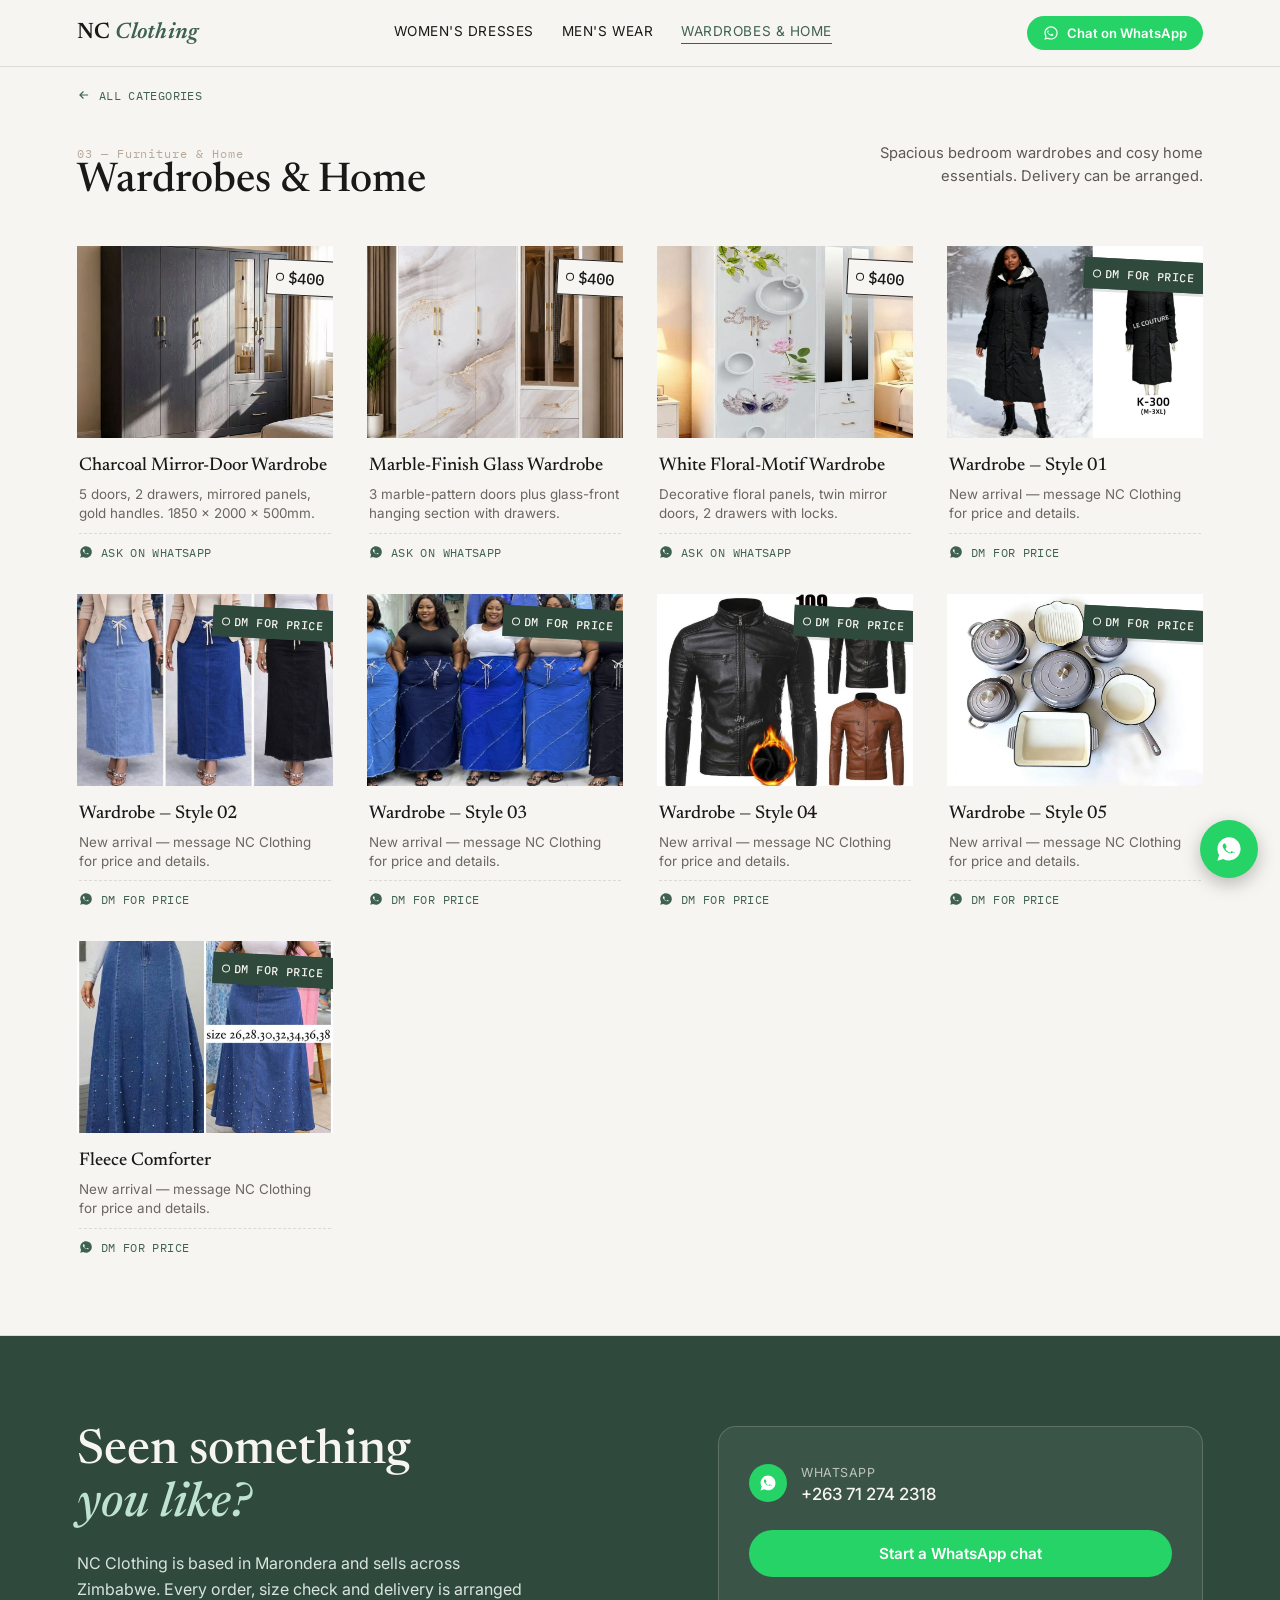
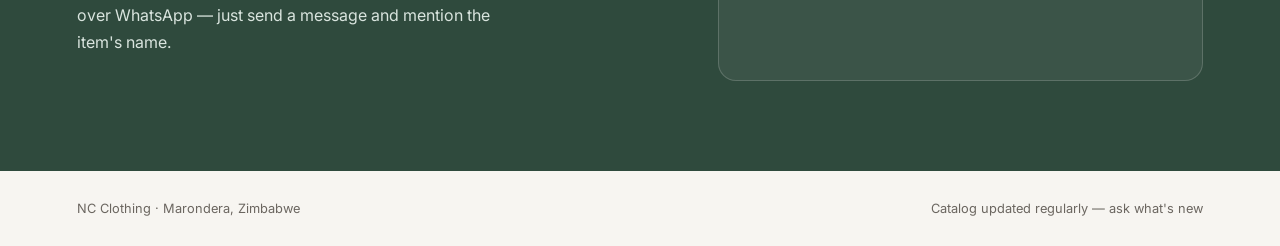
==== home.html @ 9769552f "Add files via upload" ====
<!DOCTYPE html>
<html lang="en">
<head>
<meta charset="UTF-8">
<meta name="viewport" content="width=device-width, initial-scale=1.0">
<title>Wardrobes & Home — NC Clothing</title>
<link rel="stylesheet" href="styles.css">
</head>
<body>

<nav>
  <div class="brand">NC <span>Clothing</span></div>
  <div class="nav-links">
    <a href="women.html" class="">Women's Dresses</a>
    <a href="men.html" class="">Men's Wear</a>
    <a href="home.html" class="active">Wardrobes &amp; Home</a>
  </div>
  <a class="nav-wa" href="https://wa.me/263712742318?text=Hi%2C%20I%27d%20like%20to%20know%20more%20about%20NC%20Clothing" target="_blank" rel="noopener">
    <svg width="16" height="16" viewBox="0 0 24 24" fill="white"><path d="M12.04 2C6.58 2 2.13 6.45 2.13 11.91c0 1.87.5 3.62 1.44 5.16L2 22l5.09-1.53a9.87 9.87 0 0 0 4.95 1.33h.01c5.46 0 9.91-4.45 9.91-9.91 0-2.65-1.03-5.14-2.9-7.01A9.85 9.85 0 0 0 12.04 2m0 1.67c2.19 0 4.25.85 5.8 2.41a8.17 8.17 0 0 1 2.4 5.83c0 4.53-3.69 8.23-8.23 8.23a8.2 8.2 0 0 1-4.17-1.14l-.3-.17-3.02.91.9-2.95-.19-.31a8.15 8.15 0 0 1-1.26-4.37c0-4.54 3.7-8.24 8.24-8.24Zm-4.29 4.4c-.16 0-.42.06-.6.28-.2.24-.77.75-.77 1.83 0 1.08.79 2.12 .9 2.27.11.15 1.55 2.5 3.85 3.4 1.9.75 2.29.6 2.71.56.42-.04 1.35-.55 1.54-1.09.19-.53.19-.98.13-1.08-.06-.1-.24-.16-.5-.29-.27-.13-1.55-.76-1.79-.85-.24-.09-.42-.13-.6.13-.18.27-.68.85-.83 1.02-.15.18-.3.2-.56.07-.27-.13-1.11-.41-2.11-1.3-.78-.7-1.31-1.56-1.46-1.83-.15-.27-.02-.42.11-.55.13-.13.28-.34.42-.5.14-.17.19-.29.29-.48.09-.19.05-.36-.03-.5-.09-.14-.66-1.62-.9-2.14-.16-.35-.32-.42-.5-.43-.16-.01-.34-.01-.5-.01Z"/></svg>
    Chat on WhatsApp
  </a>
</nav>

<a class="back-link" href="index.html">
  <svg width="14" height="14" viewBox="0 0 24 24" fill="none" stroke="currentColor" stroke-width="2"><path d="M19 12H5M11 18l-6-6 6-6"/></svg>
  All categories
</a>

<section class="section" id="wardrobes" style="padding-top:36px;">
  <div class="section-head">
    <div>
      <div class="section-num">03 — Furniture & Home</div>
      <h2>Wardrobes &amp; Home</h2>
    </div>
    <p class="section-sub">Spacious bedroom wardrobes and cosy home essentials. Delivery can be arranged.</p>
  </div>
  <div class="grid">


    <div class="card">
      <div class="card-frame wide">
        <img src="[data-uri]" alt="Charcoal grey five-door wardrobe with mirrored panels and gold handles">
        <div class="tag"><span class="tag-price mono">$400</span></div>
      </div>
      <div class="card-info">
        <h3>Charcoal Mirror-Door Wardrobe</h3>
        <p class="meta">5 doors, 2 drawers, mirrored panels, gold handles. 1850 × 2000 × 500mm.</p>
        <a class="card-cta" href="https://wa.me/263712742318?text=Hi%2C%20I%27m%20interested%20in%20the%20Charcoal%20Mirror-Door%20Wardrobe%20(%24400).%20Is%20it%20available%3F" target="_blank" rel="noopener">
          <svg width="14" height="14" viewBox="0 0 24 24" fill="currentColor"><path d="M12.04 2C6.58 2 2.13 6.45 2.13 11.91c0 1.87.5 3.62 1.44 5.16L2 22l5.09-1.53a9.87 9.87 0 0 0 4.95 1.33h.01c5.46 0 9.91-4.45 9.91-9.91 0-2.65-1.03-5.14-2.9-7.01A9.85 9.85 0 0 0 12.04 2m3.53 12.6c-.19.53-1.12 1.05-1.54 1.09-.42.04-.81.19-2.71-.56-2.3-.9-3.74-3.25-3.85-3.4-.11-.15-.9-1.19-.9-2.27 0-1.08.57-1.59.77-1.83.18-.22.44-.28.6-.28h.5c.16 0 .34 0 .5.43.24.52.81 2 .9 2.14.08.14.12.31.03.5-.1.19-.15.31-.29.48-.14.16-.29.37-.42.5-.13.13-.26.28-.11.55.15.27.68 1.13 1.46 1.83 1 .89 1.84 1.17 2.11 1.3.26.13.41.11.56-.07.15-.17.65-.75.83-1.02.18-.26.36-.22.6-.13.24.09 1.52.72 1.79.85.26.13.44.19.5.29.06.1.06.55-.13 1.08Z"/></svg>
          Ask on WhatsApp
        </a>
      </div>
    </div>

    <div class="card">
      <div class="card-frame wide">
        <img src="[data-uri]" alt="White and gold marble-pattern wardrobe with glass display doors">
        <div class="tag"><span class="tag-price mono">$400</span></div>
      </div>
      <div class="card-info">
        <h3>Marble-Finish Glass Wardrobe</h3>
        <p class="meta">3 marble-pattern doors plus glass-front hanging section with drawers.</p>
        <a class="card-cta" href="https://wa.me/263712742318?text=Hi%2C%20I%27m%20interested%20in%20the%20Marble-Finish%20Glass%20Wardrobe%20(%24400).%20Is%20it%20available%3F" target="_blank" rel="noopener">
          <svg width="14" height="14" viewBox="0 0 24 24" fill="currentColor"><path d="M12.04 2C6.58 2 2.13 6.45 2.13 11.91c0 1.87.5 3.62 1.44 5.16L2 22l5.09-1.53a9.87 9.87 0 0 0 4.95 1.33h.01c5.46 0 9.91-4.45 9.91-9.91 0-2.65-1.03-5.14-2.9-7.01A9.85 9.85 0 0 0 12.04 2m3.53 12.6c-.19.53-1.12 1.05-1.54 1.09-.42.04-.81.19-2.71-.56-2.3-.9-3.74-3.25-3.85-3.4-.11-.15-.9-1.19-.9-2.27 0-1.08.57-1.59.77-1.83.18-.22.44-.28.6-.28h.5c.16 0 .34 0 .5.43.24.52.81 2 .9 2.14.08.14.12.31.03.5-.1.19-.15.31-.29.48-.14.16-.29.37-.42.5-.13.13-.26.28-.11.55.15.27.68 1.13 1.46 1.83 1 .89 1.84 1.17 2.11 1.3.26.13.41.11.56-.07.15-.17.65-.75.83-1.02.18-.26.36-.22.6-.13.24.09 1.52.72 1.79.85.26.13.44.19.5.29.06.1.06.55-.13 1.08Z"/></svg>
          Ask on WhatsApp
        </a>
      </div>
    </div>

    <div class="card">
      <div class="card-frame wide">
        <img src="[data-uri]" alt="White wardrobe with floral decal design and mirrored double doors">
        <div class="tag"><span class="tag-price mono">$400</span></div>
      </div>
      <div class="card-info">
        <h3>White Floral-Motif Wardrobe</h3>
        <p class="meta">Decorative floral panels, twin mirror doors, 2 drawers with locks.</p>
        <a class="card-cta" href="https://wa.me/263712742318?text=Hi%2C%20I%27m%20interested%20in%20the%20White%20Floral-Motif%20Wardrobe%20(%24400).%20Is%20it%20available%3F" target="_blank" rel="noopener">
          <svg width="14" height="14" viewBox="0 0 24 24" fill="currentColor"><path d="M12.04 2C6.58 2 2.13 6.45 2.13 11.91c0 1.87.5 3.62 1.44 5.16L2 22l5.09-1.53a9.87 9.87 0 0 0 4.95 1.33h.01c5.46 0 9.91-4.45 9.91-9.91 0-2.65-1.03-5.14-2.9-7.01A9.85 9.85 0 0 0 12.04 2m3.53 12.6c-.19.53-1.12 1.05-1.54 1.09-.42.04-.81.19-2.71-.56-2.3-.9-3.74-3.25-3.85-3.4-.11-.15-.9-1.19-.9-2.27 0-1.08.57-1.59.77-1.83.18-.22.44-.28.6-.28h.5c.16 0 .34 0 .5.43.24.52.81 2 .9 2.14.08.14.12.31.03.5-.1.19-.15.31-.29.48-.14.16-.29.37-.42.5-.13.13-.26.28-.11.55.15.27.68 1.13 1.46 1.83 1 .89 1.84 1.17 2.11 1.3.26.13.41.11.56-.07.15-.17.65-.75.83-1.02.18-.26.36-.22.6-.13.24.09 1.52.72 1.79.85.26.13.44.19.5.29.06.1.06.55-.13 1.08Z"/></svg>
          Ask on WhatsApp
        </a>
      </div>
    </div>

    <div class="card">
      <div class="card-frame wide">
        <img src="[data-uri]" alt="NC Clothing home item, Wardrobe — Style 01">
        <div class="tag ask"><span class="tag-price mono">DM for price</span></div>
      </div>
      <div class="card-info">
        <h3>Wardrobe — Style 01</h3>
        <p class="meta">New arrival — message NC Clothing for price and details.</p>
        <a class="card-cta" href="https://wa.me/263712742318?text=Hi%2C%20I%27m%20interested%20in%20the%20Wardrobe%20%E2%80%94%20Style%2001.%20Could%20you%20tell%20me%20the%20price%20and%20details%3F" target="_blank" rel="noopener">
          <svg width="14" height="14" viewBox="0 0 24 24" fill="currentColor"><path d="M12.04 2C6.58 2 2.13 6.45 2.13 11.91c0 1.87.5 3.62 1.44 5.16L2 22l5.09-1.53a9.87 9.87 0 0 0 4.95 1.33h.01c5.46 0 9.91-4.45 9.91-9.91 0-2.65-1.03-5.14-2.9-7.01A9.85 9.85 0 0 0 12.04 2m3.53 12.6c-.19.53-1.12 1.05-1.54 1.09-.42.04-.81.19-2.71-.56-2.3-.9-3.74-3.25-3.85-3.4-.11-.15-.9-1.19-.9-2.27 0-1.08.57-1.59.77-1.83.18-.22.44-.28.6-.28h.5c.16 0 .34 0 .5.43.24.52.81 2 .9 2.14.08.14.12.31.03.5-.1.19-.15.31-.29.48-.14.16-.29.37-.42.5-.13.13-.26.28-.11.55.15.27.68 1.13 1.46 1.83 1 .89 1.84 1.17 2.11 1.3.26.13.41.11.56-.07.15-.17.65-.75.83-1.02.18-.26.36-.22.6-.13.24.09 1.52.72 1.79.85.26.13.44.19.5.29.06.1.06.55-.13 1.08Z"/></svg>
          DM for price
        </a>
      </div>
    </div>

    <div class="card">
      <div class="card-frame wide">
        <img src="[data-uri]" alt="NC Clothing home item, Wardrobe — Style 02">
        <div class="tag ask"><span class="tag-price mono">DM for price</span></div>
      </div>
      <div class="card-info">
        <h3>Wardrobe — Style 02</h3>
        <p class="meta">New arrival — message NC Clothing for price and details.</p>
        <a class="card-cta" href="https://wa.me/263712742318?text=Hi%2C%20I%27m%20interested%20in%20the%20Wardrobe%20%E2%80%94%20Style%2002.%20Could%20you%20tell%20me%20the%20price%20and%20details%3F" target="_blank" rel="noopener">
          <svg width="14" height="14" viewBox="0 0 24 24" fill="currentColor"><path d="M12.04 2C6.58 2 2.13 6.45 2.13 11.91c0 1.87.5 3.62 1.44 5.16L2 22l5.09-1.53a9.87 9.87 0 0 0 4.95 1.33h.01c5.46 0 9.91-4.45 9.91-9.91 0-2.65-1.03-5.14-2.9-7.01A9.85 9.85 0 0 0 12.04 2m3.53 12.6c-.19.53-1.12 1.05-1.54 1.09-.42.04-.81.19-2.71-.56-2.3-.9-3.74-3.25-3.85-3.4-.11-.15-.9-1.19-.9-2.27 0-1.08.57-1.59.77-1.83.18-.22.44-.28.6-.28h.5c.16 0 .34 0 .5.43.24.52.81 2 .9 2.14.08.14.12.31.03.5-.1.19-.15.31-.29.48-.14.16-.29.37-.42.5-.13.13-.26.28-.11.55.15.27.68 1.13 1.46 1.83 1 .89 1.84 1.17 2.11 1.3.26.13.41.11.56-.07.15-.17.65-.75.83-1.02.18-.26.36-.22.6-.13.24.09 1.52.72 1.79.85.26.13.44.19.5.29.06.1.06.55-.13 1.08Z"/></svg>
          DM for price
        </a>
      </div>
    </div>

    <div class="card">
      <div class="card-frame wide">
        <img src="[data-uri]" alt="NC Clothing home item, Wardrobe — Style 03">
        <div class="tag ask"><span class="tag-price mono">DM for price</span></div>
      </div>
      <div class="card-info">
        <h3>Wardrobe — Style 03</h3>
        <p class="meta">New arrival — message NC Clothing for price and details.</p>
        <a class="card-cta" href="https://wa.me/263712742318?text=Hi%2C%20I%27m%20interested%20in%20the%20Wardrobe%20%E2%80%94%20Style%2003.%20Could%20you%20tell%20me%20the%20price%20and%20details%3F" target="_blank" rel="noopener">
          <svg width="14" height="14" viewBox="0 0 24 24" fill="currentColor"><path d="M12.04 2C6.58 2 2.13 6.45 2.13 11.91c0 1.87.5 3.62 1.44 5.16L2 22l5.09-1.53a9.87 9.87 0 0 0 4.95 1.33h.01c5.46 0 9.91-4.45 9.91-9.91 0-2.65-1.03-5.14-2.9-7.01A9.85 9.85 0 0 0 12.04 2m3.53 12.6c-.19.53-1.12 1.05-1.54 1.09-.42.04-.81.19-2.71-.56-2.3-.9-3.74-3.25-3.85-3.4-.11-.15-.9-1.19-.9-2.27 0-1.08.57-1.59.77-1.83.18-.22.44-.28.6-.28h.5c.16 0 .34 0 .5.43.24.52.81 2 .9 2.14.08.14.12.31.03.5-.1.19-.15.31-.29.48-.14.16-.29.37-.42.5-.13.13-.26.28-.11.55.15.27.68 1.13 1.46 1.83 1 .89 1.84 1.17 2.11 1.3.26.13.41.11.56-.07.15-.17.65-.75.83-1.02.18-.26.36-.22.6-.13.24.09 1.52.72 1.79.85.26.13.44.19.5.29.06.1.06.55-.13 1.08Z"/></svg>
          DM for price
        </a>
      </div>
    </div>

    <div class="card">
      <div class="card-frame wide">
        <img src="[data-uri]" alt="NC Clothing home item, Wardrobe — Style 04">
        <div class="tag ask"><span class="tag-price mono">DM for price</span></div>
      </div>
      <div class="card-info">
        <h3>Wardrobe — Style 04</h3>
        <p class="meta">New arrival — message NC Clothing for price and details.</p>
        <a class="card-cta" href="https://wa.me/263712742318?text=Hi%2C%20I%27m%20interested%20in%20the%20Wardrobe%20%E2%80%94%20Style%2004.%20Could%20you%20tell%20me%20the%20price%20and%20details%3F" target="_blank" rel="noopener">
          <svg width="14" height="14" viewBox="0 0 24 24" fill="currentColor"><path d="M12.04 2C6.58 2 2.13 6.45 2.13 11.91c0 1.87.5 3.62 1.44 5.16L2 22l5.09-1.53a9.87 9.87 0 0 0 4.95 1.33h.01c5.46 0 9.91-4.45 9.91-9.91 0-2.65-1.03-5.14-2.9-7.01A9.85 9.85 0 0 0 12.04 2m3.53 12.6c-.19.53-1.12 1.05-1.54 1.09-.42.04-.81.19-2.71-.56-2.3-.9-3.74-3.25-3.85-3.4-.11-.15-.9-1.19-.9-2.27 0-1.08.57-1.59.77-1.83.18-.22.44-.28.6-.28h.5c.16 0 .34 0 .5.43.24.52.81 2 .9 2.14.08.14.12.31.03.5-.1.19-.15.31-.29.48-.14.16-.29.37-.42.5-.13.13-.26.28-.11.55.15.27.68 1.13 1.46 1.83 1 .89 1.84 1.17 2.11 1.3.26.13.41.11.56-.07.15-.17.65-.75.83-1.02.18-.26.36-.22.6-.13.24.09 1.52.72 1.79.85.26.13.44.19.5.29.06.1.06.55-.13 1.08Z"/></svg>
          DM for price
        </a>
      </div>
    </div>

    <div class="card">
      <div class="card-frame wide">
        <img src="[data-uri]" alt="NC Clothing home item, Wardrobe — Style 05">
        <div class="tag ask"><span class="tag-price mono">DM for price</span></div>
      </div>
      <div class="card-info">
        <h3>Wardrobe — Style 05</h3>
        <p class="meta">New arrival — message NC Clothing for price and details.</p>
        <a class="card-cta" href="https://wa.me/263712742318?text=Hi%2C%20I%27m%20interested%20in%20the%20Wardrobe%20%E2%80%94%20Style%2005.%20Could%20you%20tell%20me%20the%20price%20and%20details%3F" target="_blank" rel="noopener">
          <svg width="14" height="14" viewBox="0 0 24 24" fill="currentColor"><path d="M12.04 2C6.58 2 2.13 6.45 2.13 11.91c0 1.87.5 3.62 1.44 5.16L2 22l5.09-1.53a9.87 9.87 0 0 0 4.95 1.33h.01c5.46 0 9.91-4.45 9.91-9.91 0-2.65-1.03-5.14-2.9-7.01A9.85 9.85 0 0 0 12.04 2m3.53 12.6c-.19.53-1.12 1.05-1.54 1.09-.42.04-.81.19-2.71-.56-2.3-.9-3.74-3.25-3.85-3.4-.11-.15-.9-1.19-.9-2.27 0-1.08.57-1.59.77-1.83.18-.22.44-.28.6-.28h.5c.16 0 .34 0 .5.43.24.52.81 2 .9 2.14.08.14.12.31.03.5-.1.19-.15.31-.29.48-.14.16-.29.37-.42.5-.13.13-.26.28-.11.55.15.27.68 1.13 1.46 1.83 1 .89 1.84 1.17 2.11 1.3.26.13.41.11.56-.07.15-.17.65-.75.83-1.02.18-.26.36-.22.6-.13.24.09 1.52.72 1.79.85.26.13.44.19.5.29.06.1.06.55-.13 1.08Z"/></svg>
          DM for price
        </a>
      </div>
    </div>

    <div class="card">
      <div class="card-frame wide">
        <img src="[data-uri]" alt="NC Clothing home item, Home Item — Style 06">
        <div class="tag ask"><span class="tag-price mono">DM for price</span></div>
      </div>
      <div class="card-info">
        <h3>Fleece Comforter</h3>
        <p class="meta">New arrival — message NC Clothing for price and details.</p>
        <a class="card-cta" href="https://wa.me/263712742318?text=Hi%2C%20I%27m%20interested%20in%20the%20Fleece%20Comforter.%20Could%20you%20tell%20me%20the%20price%20and%20details%3F" target="_blank" rel="noopener">
          <svg width="14" height="14" viewBox="0 0 24 24" fill="currentColor"><path d="M12.04 2C6.58 2 2.13 6.45 2.13 11.91c0 1.87.5 3.62 1.44 5.16L2 22l5.09-1.53a9.87 9.87 0 0 0 4.95 1.33h.01c5.46 0 9.91-4.45 9.91-9.91 0-2.65-1.03-5.14-2.9-7.01A9.85 9.85 0 0 0 12.04 2m3.53 12.6c-.19.53-1.12 1.05-1.54 1.09-.42.04-.81.19-2.71-.56-2.3-.9-3.74-3.25-3.85-3.4-.11-.15-.9-1.19-.9-2.27 0-1.08.57-1.59.77-1.83.18-.22.44-.28.6-.28h.5c.16 0 .34 0 .5.43.24.52.81 2 .9 2.14.08.14.12.31.03.5-.1.19-.15.31-.29.48-.14.16-.29.37-.42.5-.13.13-.26.28-.11.55.15.27.68 1.13 1.46 1.83 1 .89 1.84 1.17 2.11 1.3.26.13.41.11.56-.07.15-.17.65-.75.83-1.02.18-.26.36-.22.6-.13.24.09 1.52.72 1.79.85.26.13.44.19.5.29.06.1.06.55-.13 1.08Z"/></svg>
          DM for price
        </a>
      </div>
    </div>

  
  </div>
</section>

<!-- CONTACT -->
<section class="contact" id="contact">
  <div>
    <h2>Seen something<br><em>you like?</em></h2>
    <p>NC Clothing is based in Marondera and sells across Zimbabwe. Every order, size check and delivery is arranged over WhatsApp — just send a message and mention the item's name.</p>
  </div>
  <div class="contact-card">
    <div class="contact-row">
      <div class="ico">
        <svg width="18" height="18" viewBox="0 0 24 24" fill="white"><path d="M12.04 2C6.58 2 2.13 6.45 2.13 11.91c0 1.87.5 3.62 1.44 5.16L2 22l5.09-1.53a9.87 9.87 0 0 0 4.95 1.33h.01c5.46 0 9.91-4.45 9.91-9.91 0-2.65-1.03-5.14-2.9-7.01A9.85 9.85 0 0 0 12.04 2Zm3.53 12.6c-.19.53-1.12 1.05-1.54 1.09-.42.04-.81.19-2.71-.56-2.3-.9-3.74-3.25-3.85-3.4-.11-.15-.9-1.19-.9-2.27 0-1.08.57-1.59.77-1.83.18-.22.44-.28.6-.28h.5c.16 0 .34 0 .5.43.24.52.81 2 .9 2.14.08.14.12.31.03.5-.1.19-.15.31-.29.48-.14.16-.29.37-.42.5-.13.13-.26.28-.11.55.15.27.68 1.13 1.46 1.83 1 .89 1.84 1.17 2.11 1.3.26.13.41.11.56-.07.15-.17.65-.75.83-1.02.18-.26.36-.22.6-.13.24.09 1.52.72 1.79.85.26.13.44.19.5.29.06.1.06.55-.13 1.08Z"/></svg>
      </div>
      <div>
        <p>WhatsApp</p>
        <strong>+263 71 274 2318</strong>
      </div>
    </div>
    <a class="btn-primary" href="https://wa.me/263712742318?text=Hi%2C%20I%27d%20like%20to%20know%20more%20about%20NC%20Clothing" target="_blank" rel="noopener">
      Start a WhatsApp chat
    </a>
  </div>
</section>

<footer>
  <span>NC Clothing · Marondera, Zimbabwe</span>
  <span>Catalog updated regularly — ask what's new</span>
</footer>

<a class="floating-wa" href="https://wa.me/263712742318?text=Hi%2C%20I%27d%20like%20to%20know%20more%20about%20NC%20Clothing" target="_blank" rel="noopener" aria-label="Chat with NC Clothing on WhatsApp">
  <svg width="28" height="28" viewBox="0 0 24 24" fill="white"><path d="M12.04 2C6.58 2 2.13 6.45 2.13 11.91c0 1.87.5 3.62 1.44 5.16L2 22l5.09-1.53a9.87 9.87 0 0 0 4.95 1.33h.01c5.46 0 9.91-4.45 9.91-9.91 0-2.65-1.03-5.14-2.9-7.01A9.85 9.85 0 0 0 12.04 2Zm3.53 12.6c-.19.53-1.12 1.05-1.54 1.09-.42.04-.81.19-2.71-.56-2.3-.9-3.74-3.25-3.85-3.4-.11-.15-.9-1.19-.9-2.27 0-1.08.57-1.59.77-1.83.18-.22.44-.28.6-.28h.5c.16 0 .34 0 .5.43.24.52.81 2 .9 2.14.08.14.12.31.03.5-.1.19-.15.31-.29.48-.14.16-.29.37-.42.5-.13.13-.26.28-.11.55.15.27.68 1.13 1.46 1.83 1 .89 1.84 1.17 2.11 1.3.26.13.41.11.56-.07.15-.17.65-.75.83-1.02.18-.26.36-.22.6-.13.24.09 1.52.72 1.79.85.26.13.44.19.5.29.06.1.06.55-.13 1.08Z"/></svg>
</a>

</body>
</html>
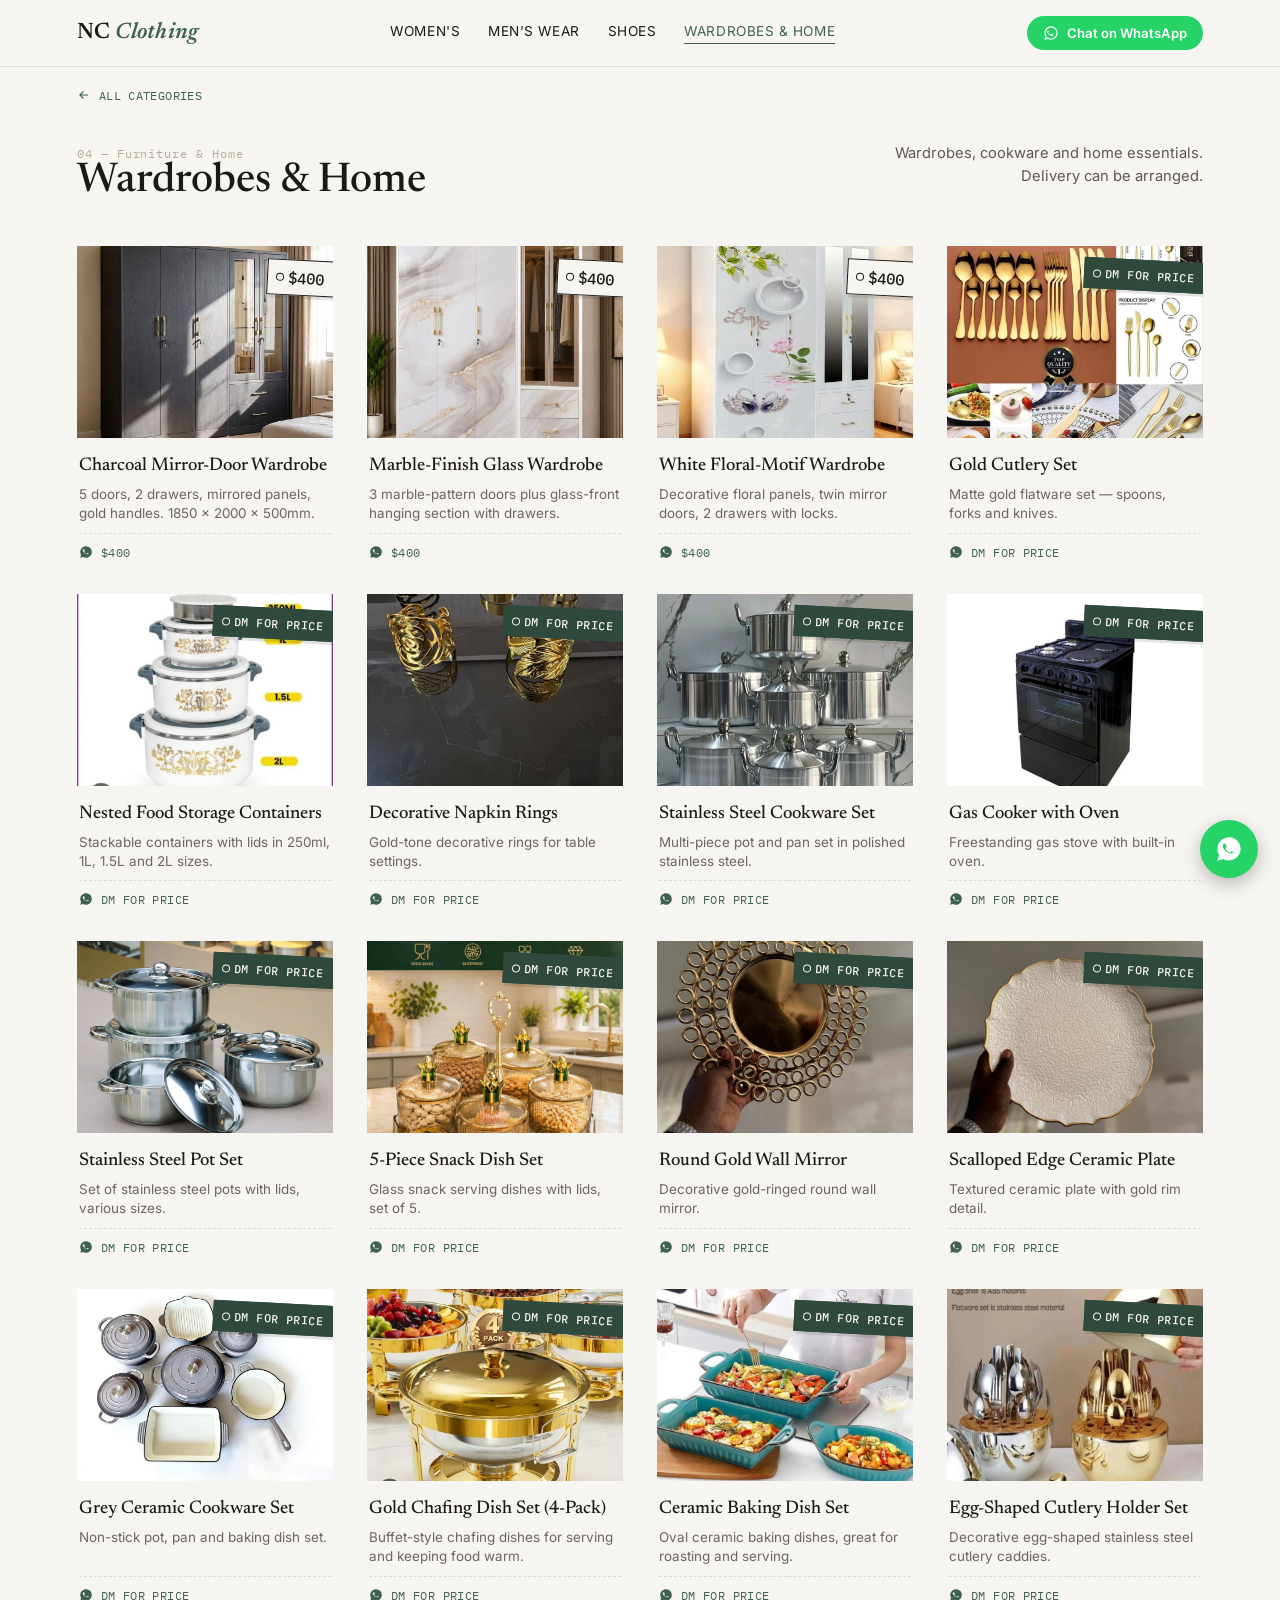
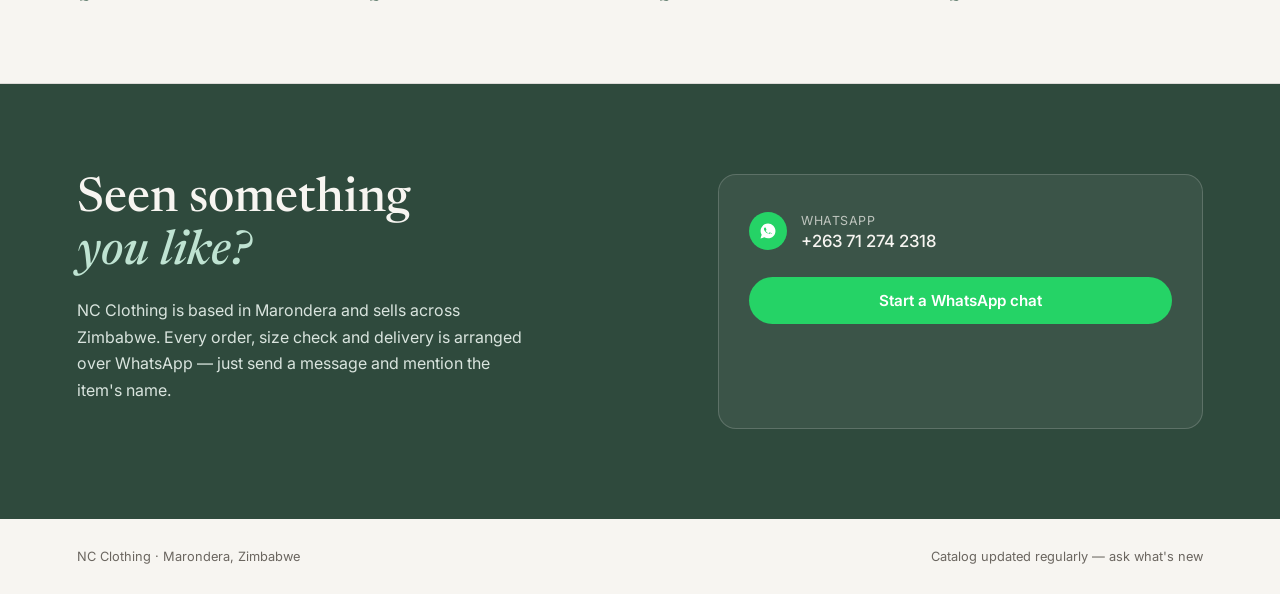
==== commit 4697ee70: "Add files via upload" ====
--- a/home.html
+++ b/home.html
@@ -4,15 +4,344 @@
 <meta charset="UTF-8">
 <meta name="viewport" content="width=device-width, initial-scale=1.0">
 <title>Wardrobes & Home — NC Clothing</title>
-<link rel="stylesheet" href="styles.css">
+<style>
+@import url('https://fonts.googleapis.com/css2?family=Newsreader:ital,opsz,wght@0,6..72,400;0,6..72,500;0,6..72,600;1,6..72,500&family=Inter:wght@400;500;600&family=IBM+Plex+Mono:wght@500&display=swap');
+
+:root{
+  --porcelain:#F7F5F1;
+  --porcelain-2:#EFEBE3;
+  --ink:#1B1918;
+  --taupe:#B7A99A;
+  --green:#2F4A3D;
+  --green-2:#3F6250;
+  --wa:#25D366;
+  --wa-dark:#1DA851;
+  --line: rgba(27,25,24,0.12);
+}
+
+*{box-sizing:border-box; margin:0; padding:0;}
+html{scroll-behavior:smooth;}
+body{
+  background:var(--porcelain);
+  color:var(--ink);
+  font-family:'Inter', sans-serif;
+  -webkit-font-smoothing:antialiased;
+  overflow-x:hidden;
+}
+img{display:block; max-width:100%; height:auto;}
+a{color:inherit; text-decoration:none;}
+
+.serif{font-family:'Newsreader', serif;}
+.mono{font-family:'IBM Plex Mono', monospace;}
+
+@media (prefers-reduced-motion: reduce){
+  *{animation:none !important; transition:none !important;}
+}
+
+/* ---------- NAV ---------- */
+nav{
+  position:sticky; top:0; z-index:50;
+  background:rgba(247,245,241,0.9);
+  backdrop-filter:blur(8px);
+  border-bottom:1px solid var(--line);
+  display:flex; align-items:center; justify-content:space-between;
+  padding:16px 6vw;
+}
+.brand{
+  font-family:'Newsreader', serif;
+  font-weight:600; font-size:1.4rem;
+  letter-spacing:0.01em;
+}
+.brand span{ color:var(--green-2); font-style:italic; }
+.nav-links{ display:flex; gap:28px; font-size:0.85rem; letter-spacing:0.04em; text-transform:uppercase; }
+.nav-links a{ padding-bottom:4px; border-bottom:1px solid transparent; transition:border-color .2s; }
+.nav-links a.active{ border-color:var(--green-2); color:var(--green-2); }
+.nav-links a:hover, .nav-links a:focus-visible{ border-color:var(--green-2); }
+.nav-wa{
+  display:flex; align-items:center; gap:8px;
+  background:var(--wa); color:#fff; padding:9px 16px; border-radius:999px;
+  font-size:0.82rem; font-weight:600;
+}
+.nav-wa:hover{ background:var(--wa-dark); }
+@media (max-width:720px){
+  .nav-links{ display:none; }
+  .brand{ font-size:1.15rem; }
+}
+
+/* ---------- HERO (category landing tiles) ---------- */
+.hero{
+  position:relative;
+  display:grid;
+  grid-template-columns: 1.1fr 1fr;
+  align-items:stretch;
+  min-height:70vh;
+  border-bottom:1px solid var(--line);
+}
+.hero-copy{
+  display:flex; flex-direction:column; justify-content:center;
+  padding:8vw 6vw;
+  gap:22px;
+}
+.hero-eyebrow{
+  font-family:'IBM Plex Mono', monospace;
+  font-size:0.72rem; letter-spacing:0.12em; text-transform:uppercase;
+  color:var(--green-2);
+}
+.hero-copy h1{
+  font-family:'Newsreader', serif;
+  font-weight:500;
+  font-size:clamp(2.4rem, 5.5vw, 4.2rem);
+  line-height:1.03;
+  letter-spacing:-0.01em;
+}
+.hero-copy h1 em{ font-style:italic; color:var(--green-2); font-weight:500; }
+.hero-copy p{
+  font-size:1.05rem; line-height:1.6; color:#3a3735; max-width:420px;
+}
+.hero-actions{ display:flex; gap:14px; flex-wrap:wrap; margin-top:6px; }
+.btn-primary{
+  background:var(--wa); color:#fff; padding:14px 26px; border-radius:999px;
+  font-weight:600; font-size:0.95rem; display:inline-flex; align-items:center; gap:10px;
+  transition:transform .15s, background .15s;
+}
+.btn-primary:hover{ background:var(--wa-dark); transform:translateY(-1px); }
+.btn-ghost{
+  border:1px solid var(--ink); padding:14px 24px; border-radius:999px;
+  font-weight:600; font-size:0.95rem;
+  transition:background .15s, color .15s;
+}
+.btn-ghost:hover{ background:var(--ink); color:var(--porcelain); }
+
+.hero-visual{
+  position:relative;
+  overflow:hidden;
+  background:var(--porcelain-2);
+}
+.hero-visual img{
+  width:100%; height:100%; object-fit:cover; object-position:top center;
+}
+.hero-visual::after{
+  content:"";
+  position:absolute; inset:0;
+  background:linear-gradient(180deg, rgba(0,0,0,0) 60%, rgba(27,25,24,0.35) 100%);
+}
+
+@media (max-width:860px){
+  .hero{ grid-template-columns:1fr; min-height:auto; }
+  .hero-visual{ height:52vh; order:-1; }
+  .hero-copy{ padding:9vw 7vw 10vw; }
+}
+
+/* ---------- CATEGORY SELECT TILES (home page) ---------- */
+.category-grid{
+  display:grid;
+  grid-template-columns:repeat(3, 1fr);
+  gap:2px;
+  background:var(--ink);
+}
+.category-tile{
+  position:relative;
+  aspect-ratio:3/4;
+  overflow:hidden;
+  display:block;
+}
+.category-tile img{
+  width:100%; height:100%; object-fit:cover;
+  transition:transform .6s cubic-bezier(.2,.8,.2,1), filter .4s;
+  filter:grayscale(15%);
+}
+.category-tile:hover img{ transform:scale(1.06); filter:grayscale(0%); }
+.category-tile::before{
+  content:"";
+  position:absolute; inset:0;
+  background:linear-gradient(180deg, rgba(27,25,24,0) 40%, rgba(27,25,24,0.75) 100%);
+  z-index:1;
+}
+.category-tile-label{
+  position:absolute; left:0; right:0; bottom:0; z-index:2;
+  padding:32px 28px;
+  color:var(--porcelain);
+}
+.category-tile-num{
+  font-family:'IBM Plex Mono', monospace; font-size:0.72rem;
+  letter-spacing:0.1em; text-transform:uppercase; opacity:0.75; margin-bottom:6px; display:block;
+}
+.category-tile-label h2{
+  font-family:'Newsreader', serif; font-weight:500;
+  font-size:clamp(1.5rem, 2.6vw, 2.1rem); margin-bottom:6px;
+}
+.category-tile-count{
+  font-size:0.85rem; opacity:0.85; display:flex; align-items:center; gap:8px;
+}
+.category-tile-count svg{ transition:transform .2s; }
+.category-tile:hover .category-tile-count svg{ transform:translateX(4px); }
+
+@media (max-width:860px){
+  .category-grid{ grid-template-columns:1fr; }
+  .category-tile{ aspect-ratio:16/10; }
+}
+
+/* ---------- SECTION HEADERS ---------- */
+.section{ padding:80px 6vw; border-bottom:1px solid var(--line); }
+.section-head{
+  display:flex; align-items:baseline; justify-content:space-between;
+  gap:20px; margin-bottom:44px; flex-wrap:wrap;
+}
+.section-num{
+  font-family:'IBM Plex Mono', monospace; font-size:0.75rem;
+  color:var(--taupe); letter-spacing:0.08em;
+}
+.section-head h2{
+  font-family:'Newsreader', serif; font-weight:500;
+  font-size:clamp(1.8rem, 3.2vw, 2.6rem);
+}
+.section-sub{ max-width:340px; font-size:0.92rem; color:#5c5854; line-height:1.55; text-align:right; }
+@media (max-width:640px){ .section-sub{ text-align:left; } }
+
+/* ---------- PRODUCT GRID ---------- */
+.grid{
+  display:grid;
+  grid-template-columns:repeat(auto-fill, minmax(250px, 1fr));
+  gap:34px;
+}
+.card{
+  position:relative;
+  display:flex; flex-direction:column;
+}
+.card-frame{
+  position:relative;
+  background:var(--porcelain-2);
+  overflow:hidden;
+  aspect-ratio:3/4;
+}
+.card-frame img{
+  width:100%; height:100%; object-fit:cover;
+  transition:transform .5s cubic-bezier(.2,.8,.2,1);
+}
+.card:hover .card-frame img{ transform:scale(1.045); }
+
+/* Hang-tag signature element */
+.tag{
+  position:absolute; top:14px; right:-6px;
+  background:var(--porcelain);
+  border:1px solid var(--ink);
+  padding:7px 14px 7px 20px;
+  display:flex; align-items:center; gap:8px;
+  transform:rotate(3deg);
+  box-shadow:2px 3px 0 rgba(27,25,24,0.12);
+}
+.tag::before{
+  content:"";
+  position:absolute; left:8px; top:50%; transform:translateY(-50%);
+  width:6px; height:6px; border-radius:50%;
+  border:1px solid var(--ink); background:var(--porcelain);
+}
+.tag-price{ font-family:'IBM Plex Mono', monospace; font-weight:500; font-size:0.95rem; }
+.tag.ask{ background:var(--green); border-color:var(--green); }
+.tag.ask .tag-price{ color:var(--porcelain); font-size:0.72rem; letter-spacing:0.04em; text-transform:uppercase; }
+.tag.ask::before{ border-color:var(--porcelain); background:var(--green); }
+
+.swatches{ display:flex; gap:6px; margin-top:2px; }
+.swatch{ width:16px; height:16px; border-radius:50%; border:1px solid rgba(27,25,24,0.25); }
+
+.card-info{ padding:18px 2px 0; display:flex; flex-direction:column; gap:10px; flex:1; }
+.card-info h3{ font-family:'Newsreader', serif; font-weight:500; font-size:1.15rem; }
+.card-info .meta{ font-size:0.84rem; color:#6b6660; line-height:1.4; }
+.card-cta{
+  margin-top:auto;
+  display:inline-flex; align-items:center; gap:8px;
+  font-family:'IBM Plex Mono', monospace; font-size:0.78rem;
+  letter-spacing:0.03em; text-transform:uppercase;
+  color:var(--green-2);
+  padding-top:10px;
+  border-top:1px dashed var(--line);
+  transition:color .15s;
+}
+.card-cta:hover{ color:var(--wa-dark); }
+.card-cta svg{ flex-shrink:0; }
+
+/* Wardrobes: landscape frame variant */
+.card-frame.wide{ aspect-ratio:4/3; }
+
+.note-strip{
+  margin-top:36px;
+  display:flex; align-items:center; gap:14px;
+  padding:16px 20px;
+  background:var(--porcelain-2);
+  border:1px dashed var(--taupe);
+  font-size:0.88rem; color:#4a4642;
+}
+
+/* ---------- ABOUT / CONTACT ---------- */
+.contact{
+  background:var(--green);
+  color:var(--porcelain);
+  padding:90px 6vw;
+  display:grid; grid-template-columns:1.2fr 1fr; gap:60px;
+}
+.contact h2{
+  font-family:'Newsreader', serif; font-weight:500;
+  font-size:clamp(2rem, 4vw, 3rem); line-height:1.1; margin-bottom:18px;
+}
+.contact h2 em{ color:#BFE3D2; font-style:italic; }
+.contact p{ color:#D9E4DE; line-height:1.65; max-width:460px; margin-bottom:26px; }
+.contact-card{
+  background:rgba(247,245,241,0.06);
+  border:1px solid rgba(247,245,241,0.18);
+  border-radius:18px;
+  padding:36px 30px;
+  display:flex; flex-direction:column; gap:20px;
+}
+.contact-row{ display:flex; align-items:center; gap:14px; }
+.contact-row .ico{
+  width:38px; height:38px; border-radius:50%;
+  background:var(--wa); display:flex; align-items:center; justify-content:center; flex-shrink:0;
+}
+.contact-row div p{ margin:0; color:var(--porcelain); font-size:0.78rem; letter-spacing:0.04em; text-transform:uppercase; opacity:0.7; }
+.contact-row div strong{ font-size:1.05rem; font-weight:500; }
+.contact-card .btn-primary{ justify-content:center; margin-top:6px; }
+
+@media (max-width:860px){
+  .contact{ grid-template-columns:1fr; }
+}
+
+footer{
+  padding:30px 6vw; display:flex; justify-content:space-between; align-items:center;
+  font-size:0.8rem; color:#6b6660; flex-wrap:wrap; gap:10px;
+}
+
+/* Floating WhatsApp button */
+.floating-wa{
+  position:fixed; bottom:22px; right:22px; z-index:60;
+  background:var(--wa); color:#fff; width:58px; height:58px; border-radius:50%;
+  display:flex; align-items:center; justify-content:center;
+  box-shadow:0 6px 18px rgba(0,0,0,0.25);
+  transition:transform .15s;
+}
+.floating-wa:hover{ transform:scale(1.06); }
+
+/* Breadcrumb / back link on category pages */
+.back-link{
+  display:inline-flex; align-items:center; gap:8px;
+  font-family:'IBM Plex Mono', monospace; font-size:0.78rem;
+  letter-spacing:0.03em; text-transform:uppercase;
+  color:var(--green-2);
+  padding:20px 6vw 0;
+}
+.back-link:hover{ color:var(--wa-dark); }
+
+:focus-visible{ outline:2px solid var(--green-2); outline-offset:2px; }
+
+</style>
 </head>
 <body>
 
 <nav>
   <div class="brand">NC <span>Clothing</span></div>
   <div class="nav-links">
-    <a href="women.html" class="">Women's Dresses</a>
+    <a href="women.html" class="">Women's</a>
     <a href="men.html" class="">Men's Wear</a>
+    <a href="shoes.html" class="">Shoes</a>
     <a href="home.html" class="active">Wardrobes &amp; Home</a>
   </div>
   <a class="nav-wa" href="https://wa.me/263712742318?text=Hi%2C%20I%27d%20like%20to%20know%20more%20about%20NC%20Clothing" target="_blank" rel="noopener">
@@ -29,154 +358,259 @@
 <section class="section" id="wardrobes" style="padding-top:36px;">
   <div class="section-head">
     <div>
-      <div class="section-num">03 — Furniture & Home</div>
+      <div class="section-num">04 — Furniture &amp; Home</div>
       <h2>Wardrobes &amp; Home</h2>
     </div>
-    <p class="section-sub">Spacious bedroom wardrobes and cosy home essentials. Delivery can be arranged.</p>
+    <p class="section-sub">Wardrobes, cookware and home essentials. Delivery can be arranged.</p>
   </div>
   <div class="grid">
 
-
-    <div class="card">
-      <div class="card-frame wide">
-        <img src="[data-uri]" alt="Charcoal grey five-door wardrobe with mirrored panels and gold handles">
+    <div class="card">
+      <div class="card-frame wide">
+        <img src="[data-uri]" alt="Charcoal grey wardrobe with mirrored doors">
         <div class="tag"><span class="tag-price mono">$400</span></div>
       </div>
       <div class="card-info">
         <h3>Charcoal Mirror-Door Wardrobe</h3>
-        <p class="meta">5 doors, 2 drawers, mirrored panels, gold handles. 1850 × 2000 × 500mm.</p>
-        <a class="card-cta" href="https://wa.me/263712742318?text=Hi%2C%20I%27m%20interested%20in%20the%20Charcoal%20Mirror-Door%20Wardrobe%20(%24400).%20Is%20it%20available%3F" target="_blank" rel="noopener">
-          <svg width="14" height="14" viewBox="0 0 24 24" fill="currentColor"><path d="M12.04 2C6.58 2 2.13 6.45 2.13 11.91c0 1.87.5 3.62 1.44 5.16L2 22l5.09-1.53a9.87 9.87 0 0 0 4.95 1.33h.01c5.46 0 9.91-4.45 9.91-9.91 0-2.65-1.03-5.14-2.9-7.01A9.85 9.85 0 0 0 12.04 2m3.53 12.6c-.19.53-1.12 1.05-1.54 1.09-.42.04-.81.19-2.71-.56-2.3-.9-3.74-3.25-3.85-3.4-.11-.15-.9-1.19-.9-2.27 0-1.08.57-1.59.77-1.83.18-.22.44-.28.6-.28h.5c.16 0 .34 0 .5.43.24.52.81 2 .9 2.14.08.14.12.31.03.5-.1.19-.15.31-.29.48-.14.16-.29.37-.42.5-.13.13-.26.28-.11.55.15.27.68 1.13 1.46 1.83 1 .89 1.84 1.17 2.11 1.3.26.13.41.11.56-.07.15-.17.65-.75.83-1.02.18-.26.36-.22.6-.13.24.09 1.52.72 1.79.85.26.13.44.19.5.29.06.1.06.55-.13 1.08Z"/></svg>
-          Ask on WhatsApp
-        </a>
-      </div>
-    </div>
-
-    <div class="card">
-      <div class="card-frame wide">
-        <img src="[data-uri]